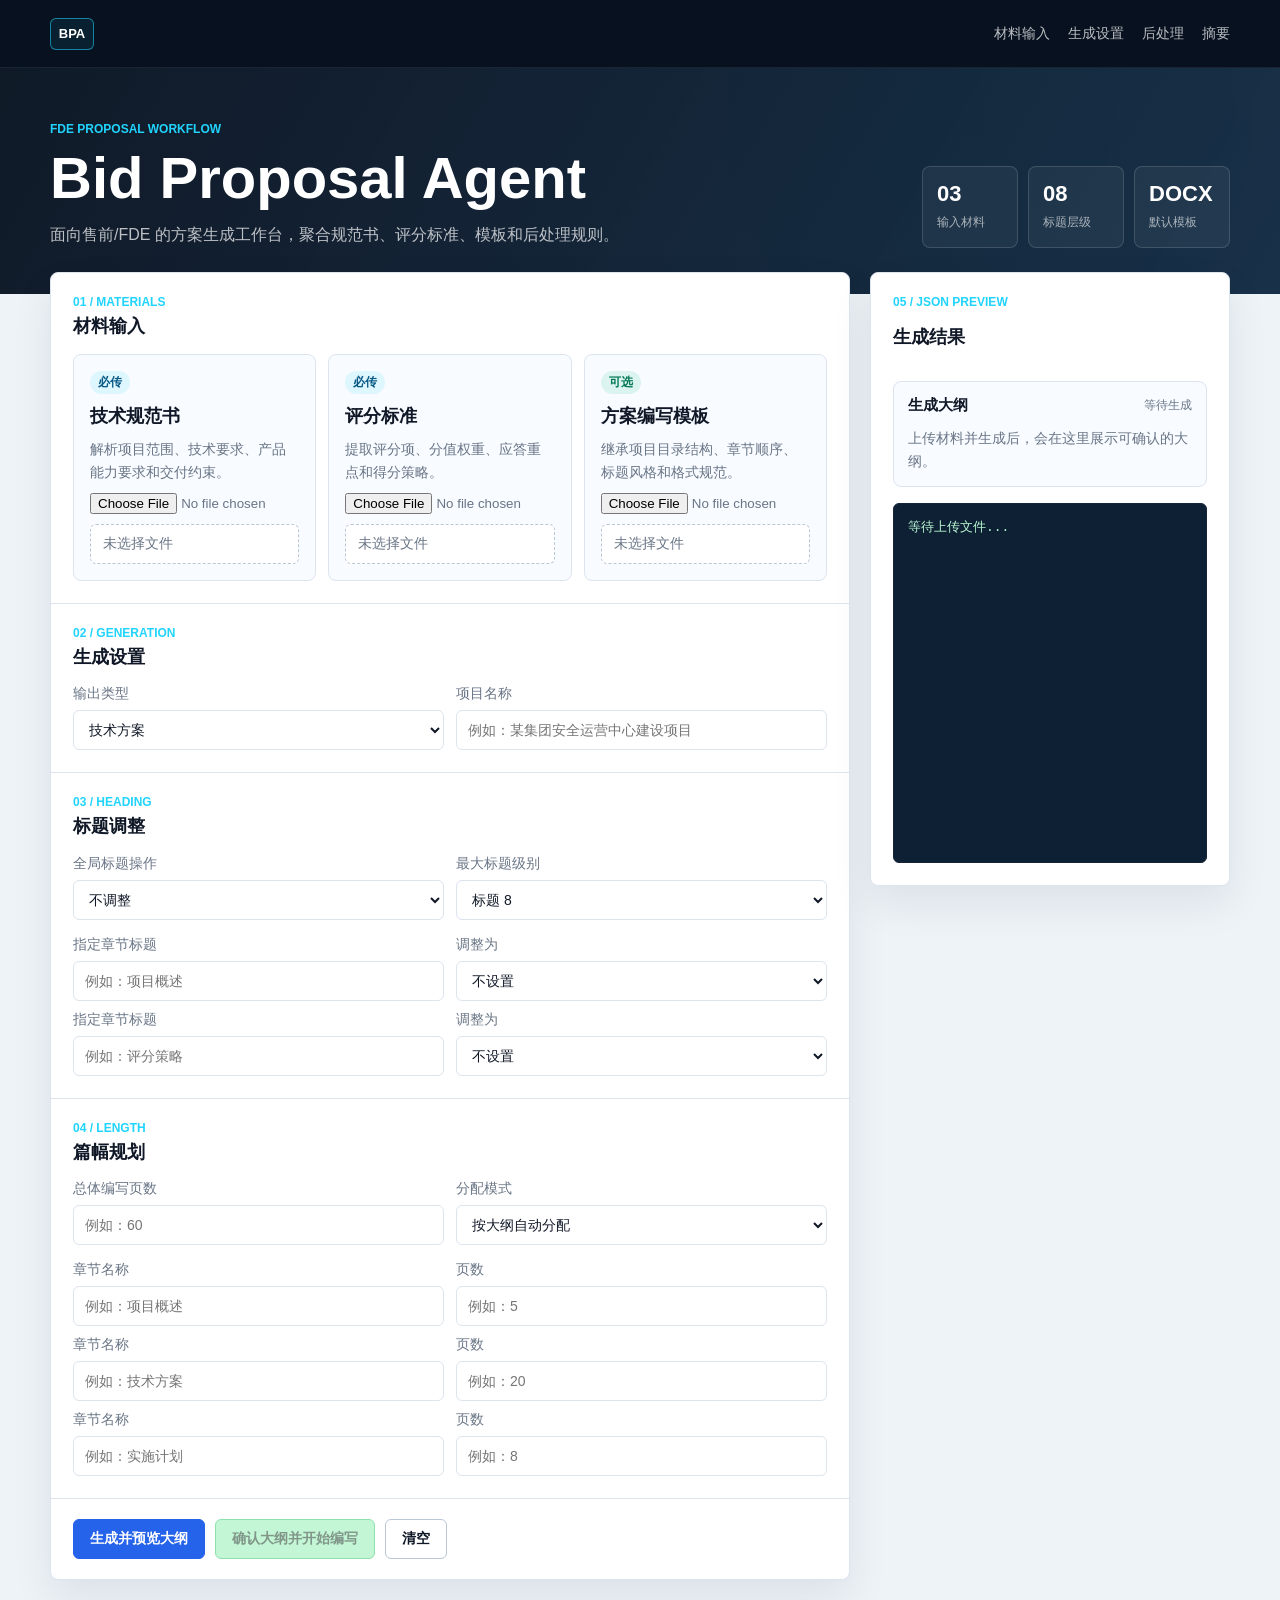
==== Z-Archive-Per-Test/Z-Bid-Proposal-Agent/src/index.html @ 11054930 "Build bid proposal agent workflow" ====
<!DOCTYPE html>
<html lang="zh-CN">
<head>
    <meta charset="UTF-8">
    <meta name="viewport" content="width=device-width, initial-scale=1.0">
    <title>Bid Proposal Agent</title>
    <link rel="stylesheet" href="styles.css">
</head>
<body>
    <main class="app-shell">
        <header class="site-header">
            <div class="brand-mark">BPA</div>
            <nav class="top-nav" aria-label="页面导航">
                <a href="#inputs">材料输入</a>
                <a href="#settings">生成设置</a>
                <a href="#post-processing">后处理</a>
                <a href="#summary">摘要</a>
            </nav>
        </header>

        <section class="hero">
            <div class="hero-copy">
                <p class="eyebrow">FDE Proposal Workflow</p>
                <h1>Bid Proposal Agent</h1>
                <p class="summary">面向售前/FDE 的方案生成工作台，聚合规范书、评分标准、模板和后处理规则。</p>
            </div>

            <div class="hero-metrics" aria-label="工作流指标">
                <div>
                    <strong>03</strong>
                    <span>输入材料</span>
                </div>
                <div>
                    <strong>08</strong>
                    <span>标题层级</span>
                </div>
                <div>
                    <strong>DOCX</strong>
                    <span>默认模板</span>
                </div>
            </div>
        </section>

        <section class="workspace">
            <form id="proposalForm" class="upload-panel">
                <section id="inputs" class="panel-section">
                    <div class="section-title">
                        <p class="section-kicker">01 / MATERIALS</p>
                        <h2>材料输入</h2>
                    </div>

                    <div class="upload-grid">
                        <label class="upload-card required" for="technicalSpecification">
                            <span class="tag">必传</span>
                            <span class="title">技术规范书</span>
                            <span class="description">解析项目范围、技术要求、产品能力要求和交付约束。</span>
                            <input id="technicalSpecification" name="technicalSpecification" type="file" accept=".pdf,.doc,.docx,.txt,.md" required>
                            <span class="file-name" data-file-name="technicalSpecification">未选择文件</span>
                        </label>

                        <label class="upload-card required" for="scoringCriteria">
                            <span class="tag">必传</span>
                            <span class="title">评分标准</span>
                            <span class="description">提取评分项、分值权重、应答重点和得分策略。</span>
                            <input id="scoringCriteria" name="scoringCriteria" type="file" accept=".pdf,.doc,.docx,.xls,.xlsx,.csv,.txt,.md" required>
                            <span class="file-name" data-file-name="scoringCriteria">未选择文件</span>
                        </label>

                        <label class="upload-card optional" for="templateFile">
                            <span class="tag">可选</span>
                            <span class="title">方案编写模板</span>
                            <span class="description">继承项目目录结构、章节顺序、标题风格和格式规范。</span>
                            <input id="templateFile" name="templateFile" type="file" accept=".doc,.docx,.pdf,.txt,.md">
                            <span class="file-name" data-file-name="templateFile">未选择文件</span>
                        </label>
                    </div>
                </section>

                <section id="settings" class="panel-section generation-settings" aria-label="生成设置">
                    <div class="section-title">
                        <p class="section-kicker">02 / GENERATION</p>
                        <h2>生成设置</h2>
                    </div>

                    <div class="field-grid">
                        <label>
                            <span>输出类型</span>
                            <select id="outputType" name="outputType">
                                <option value="technical">技术方案</option>
                                <option value="business">商务应答</option>
                                <option value="poc">POC 实施方案</option>
                                <option value="security">安全建设方案</option>
                            </select>
                        </label>

                        <label>
                            <span>项目名称</span>
                            <input id="projectName" name="projectName" type="text" placeholder="例如：某集团安全运营中心建设项目">
                        </label>
                    </div>
                </section>

                <section id="post-processing" class="panel-section heading-settings" aria-label="标题调整">
                    <div class="section-title">
                        <p class="section-kicker">03 / HEADING</p>
                        <h2>标题调整</h2>
                    </div>

                    <div class="heading-controls">
                        <label>
                            <span>全局标题操作</span>
                            <select id="globalHeadingAction" name="globalHeadingAction">
                                <option value="none">不调整</option>
                                <option value="demote">所有标题降一级</option>
                                <option value="promote">所有标题升一级</option>
                            </select>
                        </label>

                        <label>
                            <span>最大标题级别</span>
                            <select id="maxHeadingLevel" name="maxHeadingLevel">
                                <option value="8">标题 8</option>
                                <option value="7">标题 7</option>
                                <option value="6">标题 6</option>
                                <option value="5">标题 5</option>
                                <option value="4">标题 4</option>
                            </select>
                        </label>
                    </div>

                    <div class="chapter-rules">
                        <div class="chapter-rule">
                            <label>
                                <span>指定章节标题</span>
                                <input id="chapterTitleA" name="chapterTitleA" type="text" placeholder="例如：项目概述">
                            </label>
                            <label>
                                <span>调整为</span>
                                <select id="chapterLevelA" name="chapterLevelA">
                                    <option value="">不设置</option>
                                    <option value="1">标题 1</option>
                                    <option value="2">标题 2</option>
                                    <option value="3">标题 3</option>
                                    <option value="4">标题 4</option>
                                    <option value="5">标题 5</option>
                                    <option value="6">标题 6</option>
                                    <option value="7">标题 7</option>
                                    <option value="8">标题 8</option>
                                </select>
                            </label>
                        </div>

                        <div class="chapter-rule">
                            <label>
                                <span>指定章节标题</span>
                                <input id="chapterTitleB" name="chapterTitleB" type="text" placeholder="例如：评分策略">
                            </label>
                            <label>
                                <span>调整为</span>
                                <select id="chapterLevelB" name="chapterLevelB">
                                    <option value="">不设置</option>
                                    <option value="1">标题 1</option>
                                    <option value="2">标题 2</option>
                                    <option value="3">标题 3</option>
                                    <option value="4">标题 4</option>
                                    <option value="5">标题 5</option>
                                    <option value="6">标题 6</option>
                                    <option value="7">标题 7</option>
                                    <option value="8">标题 8</option>
                                </select>
                            </label>
                        </div>
                    </div>
                </section>

                <section class="panel-section page-plan-settings" aria-label="篇幅规划">
                    <div class="section-title">
                        <p class="section-kicker">04 / LENGTH</p>
                        <h2>篇幅规划</h2>
                    </div>

                    <div class="page-plan-controls">
                        <label>
                            <span>总体编写页数</span>
                            <input id="totalPages" name="totalPages" type="number" min="1" max="500" placeholder="例如：60">
                        </label>

                        <label>
                            <span>分配模式</span>
                            <select id="pageAllocationMode" name="pageAllocationMode">
                                <option value="auto">按大纲自动分配</option>
                                <option value="manual">手动指定章节页数</option>
                                <option value="hybrid">自动分配后允许手动微调</option>
                            </select>
                        </label>
                    </div>

                    <div class="chapter-page-rules">
                        <div class="chapter-page-rule">
                            <label>
                                <span>章节名称</span>
                                <input id="pageChapterTitleA" name="pageChapterTitleA" type="text" placeholder="例如：项目概述">
                            </label>
                            <label>
                                <span>页数</span>
                                <input id="pageChapterCountA" name="pageChapterCountA" type="number" min="1" max="500" placeholder="例如：5">
                            </label>
                        </div>

                        <div class="chapter-page-rule">
                            <label>
                                <span>章节名称</span>
                                <input id="pageChapterTitleB" name="pageChapterTitleB" type="text" placeholder="例如：技术方案">
                            </label>
                            <label>
                                <span>页数</span>
                                <input id="pageChapterCountB" name="pageChapterCountB" type="number" min="1" max="500" placeholder="例如：20">
                            </label>
                        </div>

                        <div class="chapter-page-rule">
                            <label>
                                <span>章节名称</span>
                                <input id="pageChapterTitleC" name="pageChapterTitleC" type="text" placeholder="例如：实施计划">
                            </label>
                            <label>
                                <span>页数</span>
                                <input id="pageChapterCountC" name="pageChapterCountC" type="number" min="1" max="500" placeholder="例如：8">
                            </label>
                        </div>
                    </div>
                </section>

                <div class="actions">
                    <button type="submit">生成并预览大纲</button>
                    <button type="button" id="composeBtn" class="compose-btn" disabled>确认大纲并开始编写</button>
                    <button type="button" id="resetBtn" class="secondary">清空</button>
                </div>
            </form>

            <section id="summary" class="preview-panel" aria-live="polite">
                <p class="section-kicker">05 / JSON PREVIEW</p>
                <h2>生成结果</h2>
                <div id="resultLinks" class="result-links" hidden></div>
                <section class="outline-panel">
                    <div class="outline-header">
                        <h3>生成大纲</h3>
                        <span id="outlineStatus">等待生成</span>
                    </div>
                    <div id="outlineOutput" class="outline-output empty">上传材料并生成后，会在这里展示可确认的大纲。</div>
                </section>
                <section class="compose-progress" id="composeProgress" hidden>
                    <div class="outline-header">
                        <h3>编写进展</h3>
                        <span id="composeStatus">等待确认</span>
                    </div>
                    <ol id="composeSteps">
                        <li data-step="confirm">确认大纲</li>
                        <li data-step="compose">正式编写</li>
                        <li data-step="export">生成正式稿</li>
                        <li data-step="done">完成</li>
                    </ol>
                </section>
                <pre id="summaryOutput">等待上传文件...</pre>
            </section>
        </section>
    </main>
    <script src="app.js"></script>
</body>
</html>
---- Z-Archive-Per-Test/Z-Bid-Proposal-Agent/src/styles.css ----
:root {
    color-scheme: light;
    --page: #eef3f8;
    --ink: #101827;
    --muted: #697586;
    --panel: #ffffff;
    --line: #dce4ee;
    --line-strong: #b9c6d6;
    --navy: #07111f;
    --navy-soft: #0e2034;
    --cyan: #21d4fd;
    --teal: #10b981;
    --blue: #2563eb;
}

* {
    box-sizing: border-box;
}

html {
    scroll-behavior: smooth;
}

body {
    margin: 0;
    min-height: 100vh;
    font-family: Arial, "Microsoft YaHei", sans-serif;
    color: var(--ink);
    background: var(--page);
}

.app-shell {
    min-height: 100vh;
}

.site-header {
    display: flex;
    align-items: center;
    justify-content: space-between;
    gap: 24px;
    min-height: 68px;
    padding: 0 max(28px, calc((100vw - 1180px) / 2));
    color: #ffffff;
    background: var(--navy);
    border-bottom: 1px solid rgba(255, 255, 255, 0.08);
}

.brand-mark {
    display: grid;
    place-items: center;
    width: 44px;
    height: 32px;
    border: 1px solid rgba(33, 212, 253, 0.56);
    border-radius: 6px;
    color: #ffffff;
    background: rgba(33, 212, 253, 0.08);
    font-size: 13px;
    font-weight: 800;
}

.top-nav {
    display: flex;
    flex-wrap: wrap;
    gap: 18px;
    justify-content: flex-end;
}

.top-nav a {
    color: rgba(255, 255, 255, 0.72);
    text-decoration: none;
    font-size: 14px;
}

.top-nav a:hover {
    color: #ffffff;
}

.hero {
    display: grid;
    grid-template-columns: minmax(0, 1fr) auto;
    gap: 32px;
    align-items: end;
    padding: 54px max(28px, calc((100vw - 1180px) / 2)) 46px;
    color: #ffffff;
    background:
        linear-gradient(120deg, rgba(7, 17, 31, 0.96), rgba(11, 37, 61, 0.94)),
        radial-gradient(circle at 76% 24%, rgba(33, 212, 253, 0.24), transparent 34%);
}

.hero-copy {
    display: grid;
    gap: 12px;
}

.eyebrow,
.section-kicker,
h1,
h2,
p {
    margin: 0;
}

.eyebrow,
.section-kicker {
    color: var(--cyan);
    font-size: 12px;
    font-weight: 800;
    letter-spacing: 0;
    text-transform: uppercase;
}

h1 {
    font-size: clamp(36px, 5vw, 58px);
    line-height: 1.05;
    font-weight: 800;
}

h2 {
    color: var(--ink);
    font-size: 18px;
    line-height: 1.35;
    font-weight: 800;
}

h3,
h4 {
    margin: 0;
}

.summary {
    max-width: 680px;
    color: rgba(255, 255, 255, 0.72);
    line-height: 1.7;
}

.hero-metrics {
    display: grid;
    grid-template-columns: repeat(3, 96px);
    gap: 10px;
}

.hero-metrics div {
    display: grid;
    gap: 4px;
    min-height: 82px;
    padding: 14px;
    border: 1px solid rgba(255, 255, 255, 0.14);
    border-radius: 8px;
    background: rgba(255, 255, 255, 0.05);
}

.hero-metrics strong {
    color: #ffffff;
    font-size: 22px;
}

.hero-metrics span {
    color: rgba(255, 255, 255, 0.62);
    font-size: 12px;
}

.workspace {
    display: grid;
    grid-template-columns: minmax(0, 1fr) 360px;
    gap: 20px;
    width: min(1180px, calc(100vw - 32px));
    margin: -22px auto 40px;
    align-items: start;
}

.upload-panel,
.preview-panel {
    background: var(--panel);
    border: 1px solid var(--line);
    border-radius: 8px;
    box-shadow: 0 18px 40px rgba(15, 23, 42, 0.08);
}

.upload-panel {
    display: grid;
    gap: 0;
    overflow: hidden;
}

.panel-section,
.preview-panel {
    display: grid;
    gap: 16px;
    padding: 22px;
}

.panel-section + .panel-section,
.actions {
    border-top: 1px solid var(--line);
}

.section-title {
    display: grid;
    gap: 5px;
}

.upload-grid {
    display: grid;
    grid-template-columns: repeat(3, minmax(0, 1fr));
    gap: 12px;
}

.upload-card {
    display: grid;
    gap: 10px;
    min-height: 210px;
    padding: 16px;
    border: 1px solid var(--line);
    border-radius: 8px;
    background: #f8fbff;
    cursor: pointer;
}

.upload-card:hover {
    border-color: rgba(37, 99, 235, 0.52);
}

.tag {
    width: fit-content;
    padding: 3px 8px;
    border-radius: 999px;
    color: #075985;
    background: rgba(33, 212, 253, 0.12);
    font-size: 12px;
    font-weight: 800;
}

.optional .tag {
    color: #047857;
    background: rgba(16, 185, 129, 0.12);
}

.title {
    color: var(--ink);
    font-size: 18px;
    font-weight: 800;
}

.description {
    color: var(--muted);
    line-height: 1.6;
}

.file-name {
    align-self: end;
    display: block;
    min-height: 38px;
    padding: 10px 12px;
    border: 1px dashed var(--line-strong);
    border-radius: 6px;
    color: var(--muted);
    background: #ffffff;
    overflow-wrap: anywhere;
}

input[type="file"] {
    width: 100%;
}

.field-grid,
.heading-controls,
.chapter-rule,
.page-plan-controls,
.chapter-page-rule {
    display: grid;
    grid-template-columns: repeat(2, minmax(0, 1fr));
    gap: 12px;
}

.chapter-rules,
.chapter-page-rules {
    display: grid;
    gap: 10px;
}

label {
    display: grid;
    gap: 7px;
    color: var(--muted);
    font-size: 14px;
}

select,
input[type="text"],
input[type="number"] {
    width: 100%;
    height: 40px;
    border: 1px solid var(--line);
    border-radius: 6px;
    padding: 0 11px;
    color: var(--ink);
    background: #ffffff;
    font-size: 14px;
}

select:focus,
input:focus {
    outline: 2px solid rgba(33, 212, 253, 0.28);
    outline-offset: 1px;
    border-color: var(--cyan);
}

.actions {
    display: flex;
    gap: 10px;
    padding: 20px 22px;
}

button {
    min-height: 40px;
    border: 1px solid var(--blue);
    border-radius: 6px;
    padding: 0 16px;
    color: #ffffff;
    background: var(--blue);
    font-size: 14px;
    font-weight: 800;
    cursor: pointer;
}

button:hover {
    background: #1d4ed8;
}

button.secondary {
    color: var(--ink);
    background: #ffffff;
    border-color: var(--line-strong);
}

button.secondary:hover {
    background: #f8fbff;
}

button.compose-btn {
    color: #052e16;
    background: #86efac;
    border-color: #22c55e;
}

button.compose-btn:hover:not(:disabled) {
    background: #4ade80;
}

button:disabled {
    cursor: not-allowed;
    opacity: 0.5;
}

.preview-panel {
    position: sticky;
    top: 20px;
}

.result-links {
    display: flex;
    flex-wrap: wrap;
    gap: 10px;
}

.result-links a {
    display: inline-flex;
    align-items: center;
    min-height: 34px;
    padding: 0 12px;
    border: 1px solid rgba(37, 99, 235, 0.3);
    border-radius: 6px;
    color: #1d4ed8;
    background: #eff6ff;
    font-size: 13px;
    font-weight: 700;
    text-decoration: none;
}

.result-links a:hover {
    background: #dbeafe;
}

.result-links a.download-link {
    color: #052e16;
    background: #dcfce7;
    border-color: #22c55e;
}

.result-links a.download-link:hover {
    background: #bbf7d0;
}

.outline-panel {
    display: grid;
    gap: 12px;
    padding: 14px;
    border: 1px solid var(--line);
    border-radius: 8px;
    background: #f8fbff;
}

.compose-progress {
    display: grid;
    gap: 12px;
    padding: 14px;
    border: 1px solid rgba(16, 185, 129, 0.28);
    border-radius: 8px;
    background: #f0fdf4;
}

.compose-progress[hidden] {
    display: none;
}

.compose-progress ol {
    display: grid;
    gap: 8px;
    margin: 0;
    padding: 0;
    list-style: none;
}

.compose-progress li {
    position: relative;
    min-height: 30px;
    padding: 7px 10px 7px 34px;
    border: 1px solid #d1fae5;
    border-radius: 6px;
    color: #64748b;
    background: #ffffff;
    font-size: 13px;
}

.compose-progress li::before {
    content: "";
    position: absolute;
    left: 11px;
    top: 11px;
    width: 10px;
    height: 10px;
    border: 2px solid #cbd5e1;
    border-radius: 999px;
}

.compose-progress li.active {
    color: #065f46;
    border-color: #34d399;
    background: #ecfdf5;
    font-weight: 700;
}

.compose-progress li.active::before {
    border-color: #10b981;
    background: #10b981;
}

.compose-progress li.done {
    color: #047857;
}

.compose-progress li.done::before {
    content: "✓";
    display: grid;
    place-items: center;
    width: 14px;
    height: 14px;
    top: 8px;
    color: #ffffff;
    border: 0;
    background: #10b981;
    font-size: 10px;
}

.outline-header {
    display: flex;
    justify-content: space-between;
    align-items: center;
    gap: 12px;
}

.outline-header h3 {
    font-size: 15px;
}

.outline-header span {
    color: var(--muted);
    font-size: 12px;
}

.outline-output {
    display: grid;
    gap: 10px;
    max-height: 420px;
    overflow: auto;
}

.outline-output.empty {
    color: var(--muted);
    font-size: 14px;
    line-height: 1.6;
}

.outline-item {
    display: grid;
    grid-template-columns: 28px minmax(0, 1fr);
    gap: 10px;
    padding: 12px;
    border: 1px solid var(--line);
    border-radius: 8px;
    background: #ffffff;
}

.outline-index {
    display: grid;
    place-items: center;
    width: 28px;
    height: 28px;
    border-radius: 999px;
    color: #075985;
    background: rgba(33, 212, 253, 0.14);
    font-size: 13px;
    font-weight: 800;
}

.outline-content {
    display: grid;
    gap: 8px;
}

.outline-content h4 {
    color: var(--ink);
    font-size: 15px;
}

.outline-content p,
.outline-scoring li {
    color: var(--muted);
    font-size: 13px;
    line-height: 1.55;
}

.outline-scoring,
.outline-children {
    display: grid;
    gap: 6px;
}

.outline-scoring strong,
.outline-children strong {
    color: var(--ink);
    font-size: 12px;
}

.outline-scoring ul,
.outline-children ol {
    display: grid;
    gap: 4px;
    margin: 0;
    padding-left: 18px;
}

.outline-children li {
    color: var(--ink);
    font-size: 13px;
    line-height: 1.55;
}

.outline-muted {
    margin: 0;
}

pre {
    min-height: 360px;
    margin: 0;
    padding: 14px;
    border: 1px solid #16243a;
    border-radius: 6px;
    overflow: auto;
    color: #b9f8d3;
    background: var(--navy-soft);
    font-size: 13px;
    line-height: 1.6;
}

@media (max-width: 1040px) {
    .hero,
    .workspace {
        grid-template-columns: 1fr;
    }

    .hero-metrics {
        grid-template-columns: repeat(3, minmax(0, 1fr));
    }

    .preview-panel {
        position: static;
    }
}

@media (max-width: 760px) {
    .site-header {
        align-items: flex-start;
        flex-direction: column;
        padding-top: 16px;
        padding-bottom: 16px;
    }

    .top-nav {
        justify-content: flex-start;
    }

    .upload-grid,
    .field-grid,
    .heading-controls,
    .chapter-rule,
    .page-plan-controls,
    .chapter-page-rule,
    .hero-metrics {
        grid-template-columns: 1fr;
    }
}
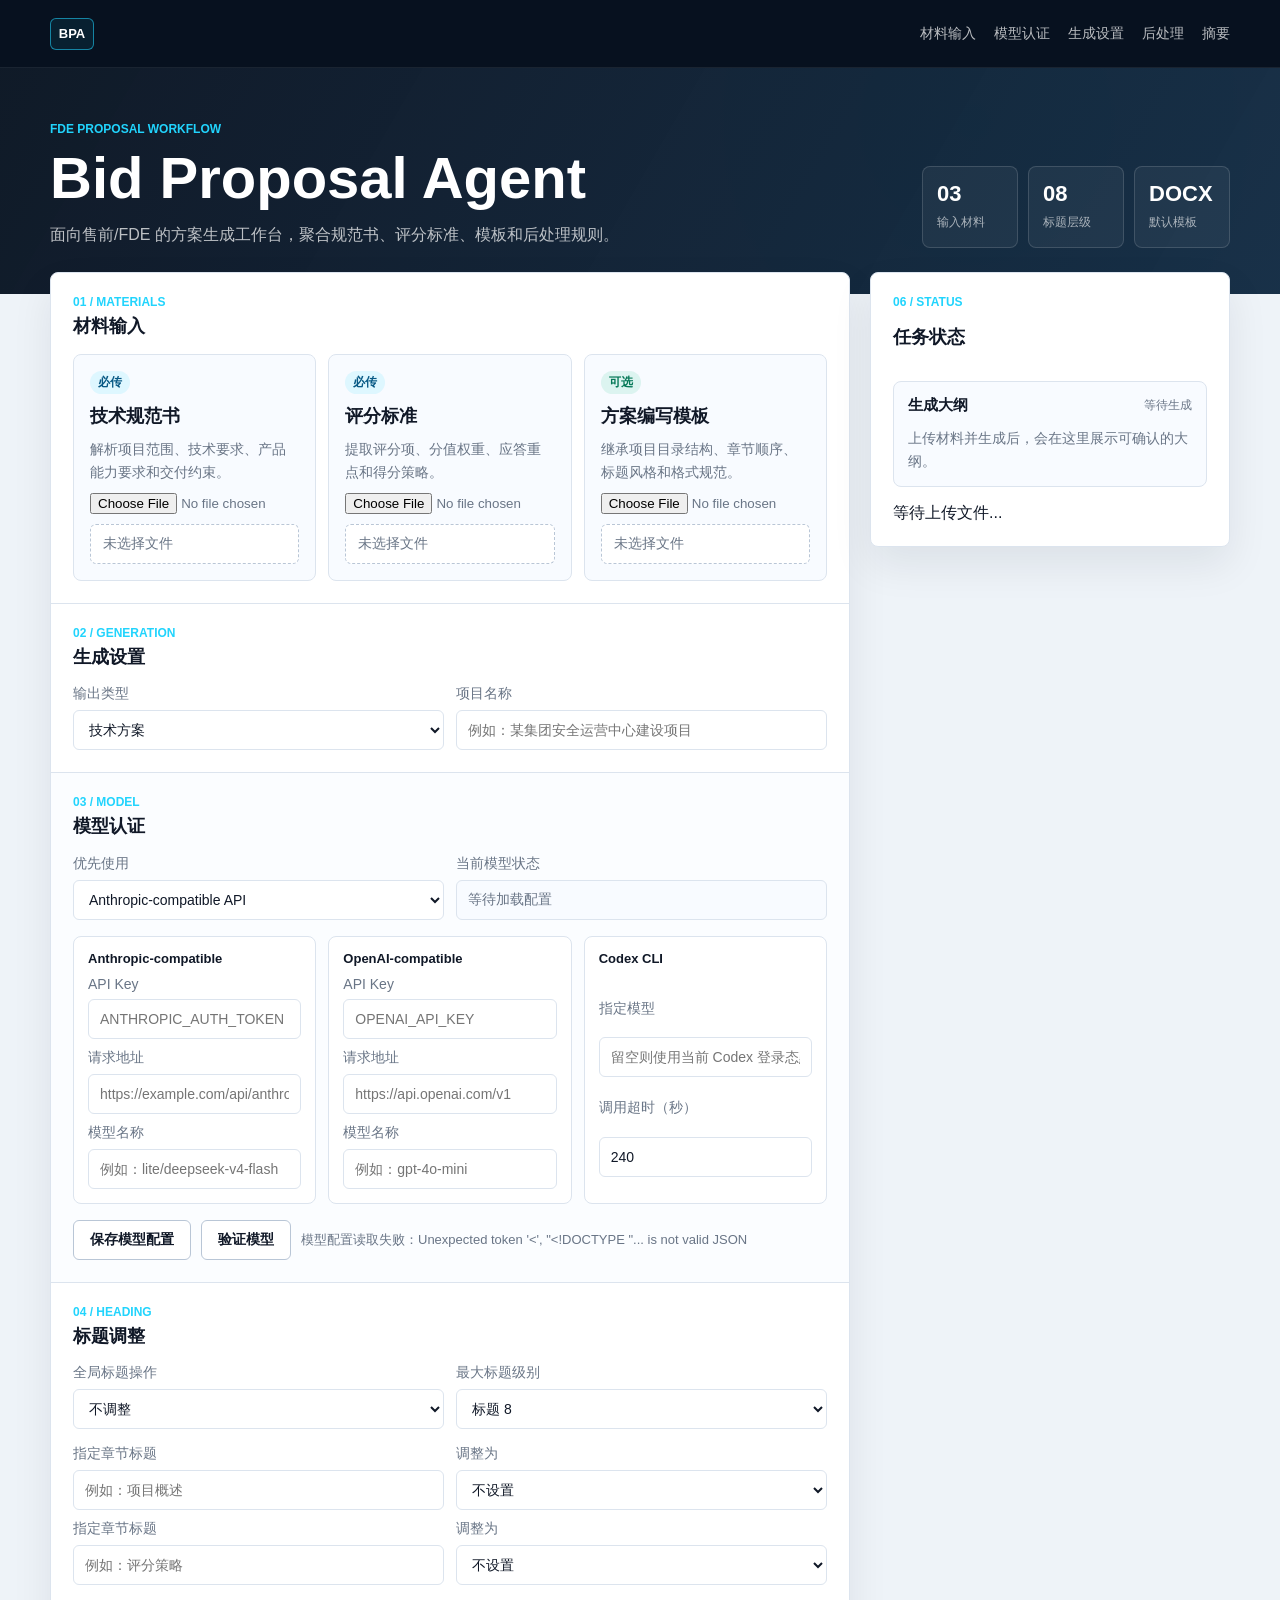
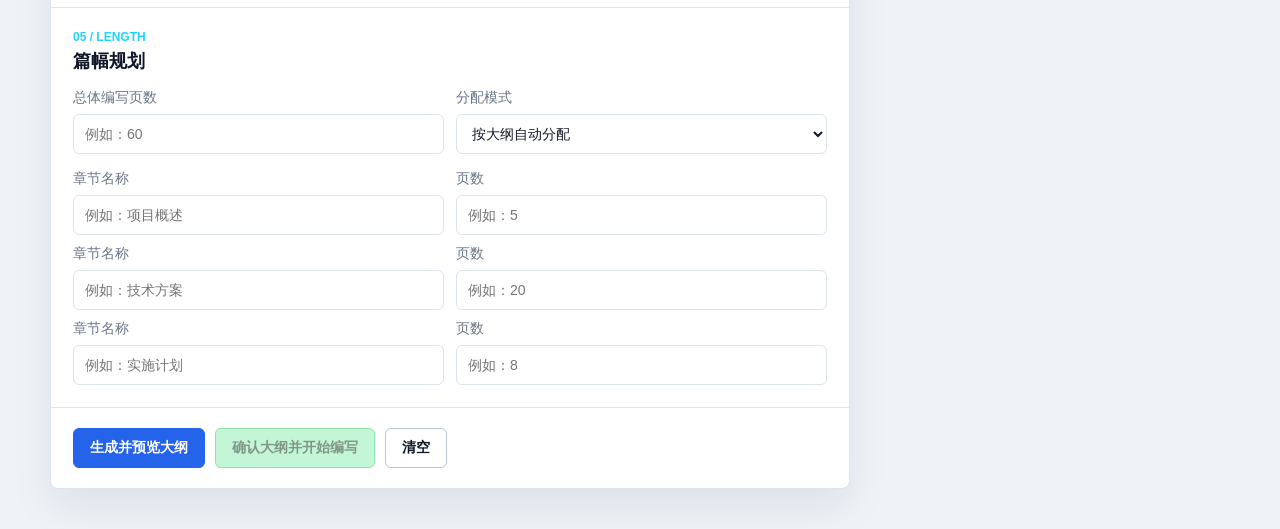
==== commit e0a62748: "Refine proposal agent workflow UI" ====
--- a/Z-Archive-Per-Test/Z-Bid-Proposal-Agent/src/index.html
+++ b/Z-Archive-Per-Test/Z-Bid-Proposal-Agent/src/index.html
@@ -12,6 +12,7 @@
             <div class="brand-mark">BPA</div>
             <nav class="top-nav" aria-label="页面导航">
                 <a href="#inputs">材料输入</a>
+                <a href="#model-config">模型认证</a>
                 <a href="#settings">生成设置</a>
                 <a href="#post-processing">后处理</a>
                 <a href="#summary">摘要</a>
@@ -100,9 +101,83 @@
                     </div>
                 </section>
 
+                <section id="model-config" class="panel-section model-config-panel" aria-label="模型认证">
+                    <div class="section-title">
+                        <p class="section-kicker">03 / MODEL</p>
+                        <h2>模型认证</h2>
+                    </div>
+
+                    <div class="model-grid">
+                        <label>
+                            <span>优先使用</span>
+                            <select id="modelProvider" name="modelProvider">
+                                <option value="anthropic">Anthropic-compatible API</option>
+                                <option value="openai">OpenAI-compatible API</option>
+                                <option value="codex">Codex 当前登录态</option>
+                            </select>
+                        </label>
+                        <label>
+                            <span>当前模型状态</span>
+                            <input id="modelStatus" type="text" readonly value="等待加载配置">
+                        </label>
+                    </div>
+
+                    <div class="model-tabs">
+                        <div class="model-card">
+                            <strong>Anthropic-compatible</strong>
+                            <label>
+                                <span>API Key</span>
+                                <input id="anthropicApiKey" type="password" autocomplete="off" placeholder="ANTHROPIC_AUTH_TOKEN">
+                            </label>
+                            <label>
+                                <span>请求地址</span>
+                                <input id="anthropicBaseUrl" type="text" placeholder="https://example.com/api/anthropic/v1">
+                            </label>
+                            <label>
+                                <span>模型名称</span>
+                                <input id="anthropicModel" type="text" placeholder="例如：lite/deepseek-v4-flash">
+                            </label>
+                        </div>
+
+                        <div class="model-card">
+                            <strong>OpenAI-compatible</strong>
+                            <label>
+                                <span>API Key</span>
+                                <input id="openaiApiKey" type="password" autocomplete="off" placeholder="OPENAI_API_KEY">
+                            </label>
+                            <label>
+                                <span>请求地址</span>
+                                <input id="openaiBaseUrl" type="text" placeholder="https://api.openai.com/v1">
+                            </label>
+                            <label>
+                                <span>模型名称</span>
+                                <input id="openaiModel" type="text" placeholder="例如：gpt-4o-mini">
+                            </label>
+                        </div>
+
+                        <div class="model-card">
+                            <strong>Codex CLI</strong>
+                            <label>
+                                <span>指定模型</span>
+                                <input id="codexModel" type="text" placeholder="留空则使用当前 Codex 登录态默认模型">
+                            </label>
+                            <label>
+                                <span>调用超时（秒）</span>
+                                <input id="codexTimeoutSeconds" type="number" min="30" max="900" value="240">
+                            </label>
+                        </div>
+                    </div>
+
+                    <div class="model-actions">
+                        <button type="button" id="saveModelConfigBtn" class="secondary">保存模型配置</button>
+                        <button type="button" id="testModelConfigBtn" class="secondary">验证模型</button>
+                        <span id="modelConfigMessage">配置会保存到本地文件，不提交到仓库。</span>
+                    </div>
+                </section>
+
                 <section id="post-processing" class="panel-section heading-settings" aria-label="标题调整">
                     <div class="section-title">
-                        <p class="section-kicker">03 / HEADING</p>
+                        <p class="section-kicker">04 / HEADING</p>
                         <h2>标题调整</h2>
                     </div>
 
@@ -175,7 +250,7 @@
 
                 <section class="panel-section page-plan-settings" aria-label="篇幅规划">
                     <div class="section-title">
-                        <p class="section-kicker">04 / LENGTH</p>
+                        <p class="section-kicker">05 / LENGTH</p>
                         <h2>篇幅规划</h2>
                     </div>
 
@@ -239,8 +314,8 @@
             </form>
 
             <section id="summary" class="preview-panel" aria-live="polite">
-                <p class="section-kicker">05 / JSON PREVIEW</p>
-                <h2>生成结果</h2>
+                <p class="section-kicker">06 / STATUS</p>
+                <h2>任务状态</h2>
                 <div id="resultLinks" class="result-links" hidden></div>
                 <section class="outline-panel">
                     <div class="outline-header">
@@ -260,8 +335,18 @@
                         <li data-step="export">生成正式稿</li>
                         <li data-step="done">完成</li>
                     </ol>
-                </section>
-                <pre id="summaryOutput">等待上传文件...</pre>
+                    <div class="progress-meter" aria-label="编写进度">
+                        <div class="progress-meter-track">
+                            <span id="composeProgressBar" style="width: 0%"></span>
+                        </div>
+                        <div class="progress-meter-meta">
+                            <span id="composeProgressPercent">0%</span>
+                            <span id="composeProgressModel">等待模型</span>
+                        </div>
+                    </div>
+                    <div class="progress-live" id="composeLiveDetail">等待确认大纲。</div>
+                </section>
+                <div id="summaryOutput" class="status-summary">等待上传文件...</div>
             </section>
         </section>
     </main>
--- a/Z-Archive-Per-Test/Z-Bid-Proposal-Agent/src/styles.css
+++ b/Z-Archive-Per-Test/Z-Bid-Proposal-Agent/src/styles.css
@@ -263,6 +263,7 @@
 }
 
 .field-grid,
+.model-grid,
 .heading-controls,
 .chapter-rule,
 .page-plan-controls,
@@ -272,6 +273,42 @@
     gap: 12px;
 }
 
+.model-config-panel {
+    background: #fbfdff;
+}
+
+.model-tabs {
+    display: grid;
+    grid-template-columns: repeat(3, minmax(0, 1fr));
+    gap: 12px;
+}
+
+.model-card {
+    display: grid;
+    gap: 10px;
+    padding: 14px;
+    border: 1px solid var(--line);
+    border-radius: 8px;
+    background: #ffffff;
+}
+
+.model-card strong {
+    color: var(--ink);
+    font-size: 13px;
+}
+
+.model-actions {
+    display: flex;
+    flex-wrap: wrap;
+    align-items: center;
+    gap: 10px;
+}
+
+.model-actions span {
+    color: var(--muted);
+    font-size: 13px;
+}
+
 .chapter-rules,
 .chapter-page-rules {
     display: grid;
@@ -287,7 +324,8 @@
 
 select,
 input[type="text"],
-input[type="number"] {
+input[type="number"],
+input[type="password"] {
     width: 100%;
     height: 40px;
     border: 1px solid var(--line);
@@ -303,6 +341,11 @@
     outline: 2px solid rgba(33, 212, 253, 0.28);
     outline-offset: 1px;
     border-color: var(--cyan);
+}
+
+input[readonly] {
+    color: var(--muted);
+    background: #f8fbff;
 }
 
 .actions {
@@ -472,6 +515,47 @@
     font-size: 10px;
 }
 
+.progress-meter {
+    display: grid;
+    gap: 8px;
+}
+
+.progress-meter-track {
+    height: 10px;
+    overflow: hidden;
+    border-radius: 999px;
+    background: #d1fae5;
+}
+
+.progress-meter-track span {
+    display: block;
+    height: 100%;
+    min-width: 0;
+    border-radius: inherit;
+    background: linear-gradient(90deg, #10b981, #2563eb);
+    transition: width 320ms ease;
+}
+
+.progress-meter-meta {
+    display: flex;
+    justify-content: space-between;
+    gap: 12px;
+    color: #475569;
+    font-size: 12px;
+    font-weight: 700;
+}
+
+.progress-live {
+    min-height: 46px;
+    padding: 10px 12px;
+    border: 1px solid #d1fae5;
+    border-radius: 6px;
+    color: #064e3b;
+    background: #ffffff;
+    font-size: 13px;
+    line-height: 1.55;
+}
+
 .outline-header {
     display: flex;
     justify-content: space-between;
@@ -566,13 +650,99 @@
     line-height: 1.55;
 }
 
+.outline-children ol ol {
+    margin-top: 4px;
+}
+
+.outline-node-level {
+    display: inline-flex;
+    align-items: center;
+    min-height: 18px;
+    margin-right: 6px;
+    padding: 0 5px;
+    border-radius: 4px;
+    color: #075985;
+    background: rgba(33, 212, 253, 0.12);
+    font-size: 11px;
+    font-weight: 800;
+}
+
 .outline-muted {
     margin: 0;
 }
 
-pre {
-    min-height: 360px;
+.status-summary {
+    display: grid;
+    gap: 10px;
+}
+
+.status-card {
+    display: grid;
+    gap: 12px;
+    padding: 14px;
+    border: 1px solid var(--line);
+    border-radius: 8px;
+    background: #ffffff;
+}
+
+.status-card h3 {
+    color: var(--ink);
+    font-size: 15px;
+}
+
+.status-rows {
+    display: grid;
+    gap: 8px;
+}
+
+.status-row {
+    display: grid;
+    grid-template-columns: 78px minmax(0, 1fr);
+    gap: 10px;
+    align-items: start;
+    min-height: 28px;
+    padding-bottom: 8px;
+    border-bottom: 1px solid #eef2f7;
+}
+
+.status-row:last-child {
+    border-bottom: 0;
+    padding-bottom: 0;
+}
+
+.status-row span {
+    color: var(--muted);
+    font-size: 12px;
+}
+
+.status-row strong {
+    color: var(--ink);
+    font-size: 13px;
+    line-height: 1.45;
+    word-break: break-word;
+}
+
+.status-muted {
+    color: var(--muted);
+    font-size: 13px;
+}
+
+.raw-detail {
+    border-top: 1px solid #eef2f7;
+    padding-top: 10px;
+}
+
+.raw-detail summary {
+    color: #1d4ed8;
+    cursor: pointer;
+    font-size: 13px;
+    font-weight: 700;
+}
+
+.raw-detail pre {
+    max-height: 220px;
     margin: 0;
+    margin-top: 10px;
     padding: 14px;
     border: 1px solid #16243a;
     border-radius: 6px;
@@ -612,6 +782,8 @@
 
     .upload-grid,
     .field-grid,
+    .model-grid,
+    .model-tabs,
     .heading-controls,
     .chapter-rule,
     .page-plan-controls,
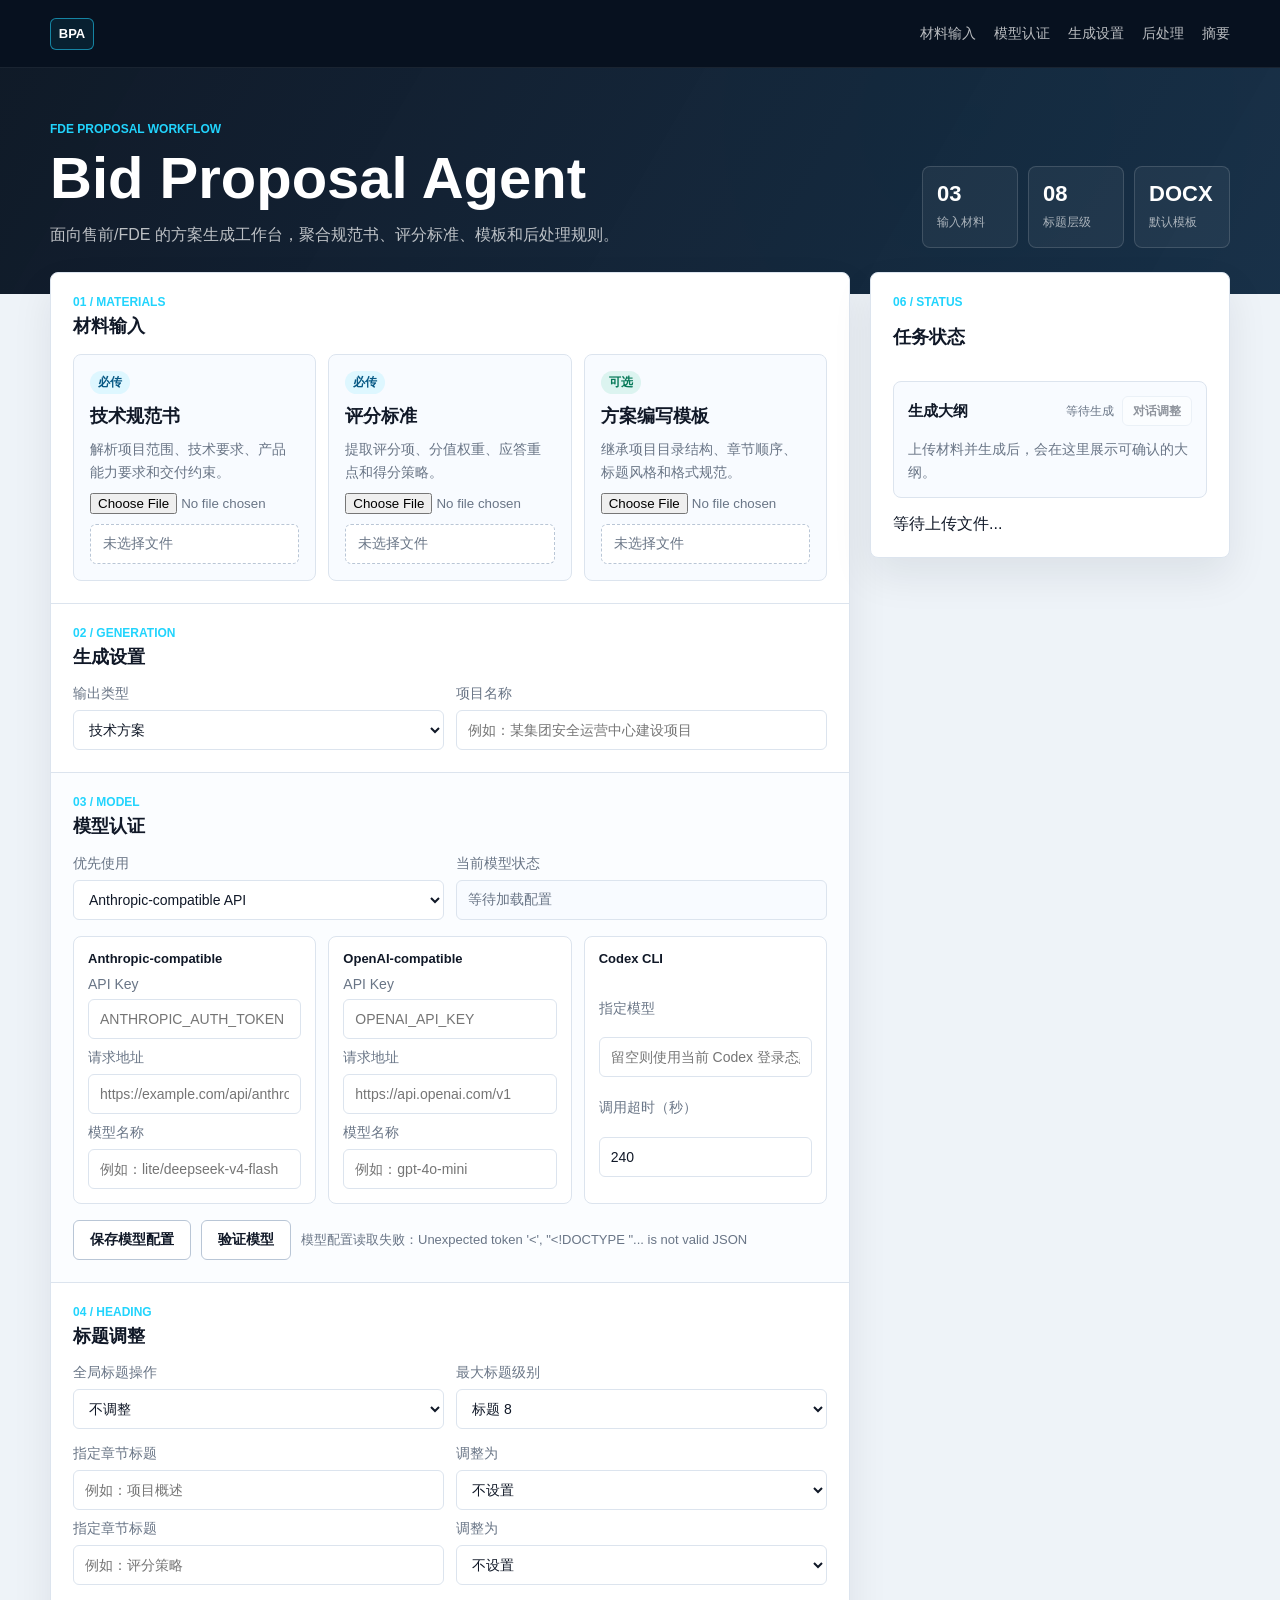
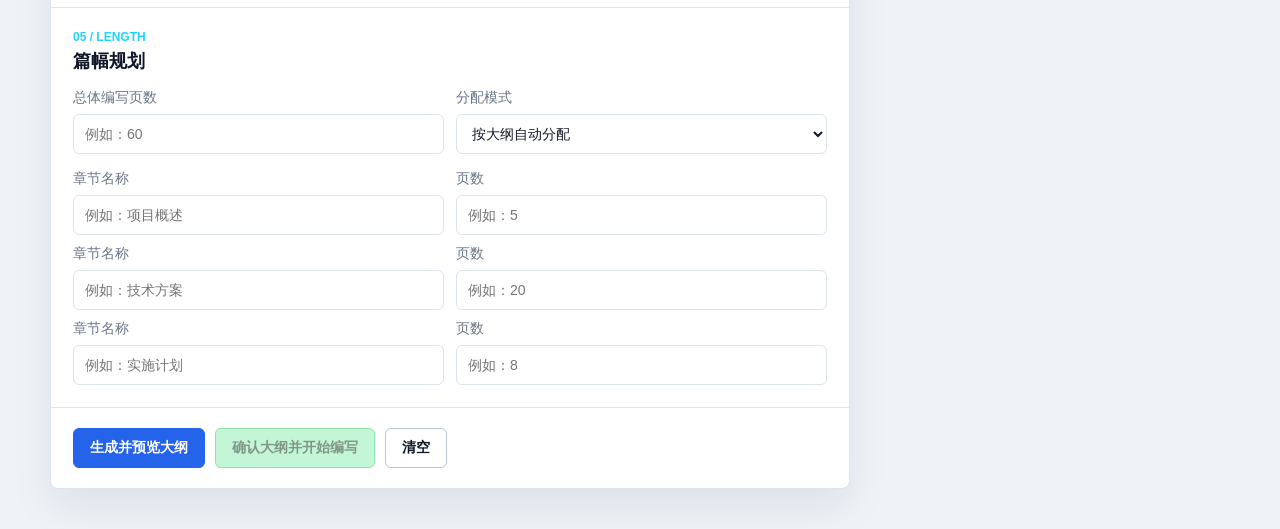
==== commit 616546ed: "feat: delete" ====
--- a/Z-Archive-Per-Test/Z-Bid-Proposal-Agent/src/index.html
+++ b/Z-Archive-Per-Test/Z-Bid-Proposal-Agent/src/index.html
@@ -320,7 +320,10 @@
                 <section class="outline-panel">
                     <div class="outline-header">
                         <h3>生成大纲</h3>
-                        <span id="outlineStatus">等待生成</span>
+                        <div class="outline-header-actions">
+                            <span id="outlineStatus">等待生成</span>
+                            <button type="button" id="openOutlineChatBtn" class="mini-action" disabled>对话调整</button>
+                        </div>
                     </div>
                     <div id="outlineOutput" class="outline-output empty">上传材料并生成后，会在这里展示可确认的大纲。</div>
                 </section>
@@ -350,6 +353,23 @@
             </section>
         </section>
     </main>
+    <dialog id="outlineChatDialog" class="outline-chat-dialog">
+        <form method="dialog" class="dialog-shell">
+            <div class="dialog-header">
+                <h3>对话调整大纲</h3>
+                <button type="button" id="closeOutlineChatBtn" class="icon-action" aria-label="关闭">×</button>
+            </div>
+            <div id="outlineChatMessages" class="outline-chat-messages" aria-live="polite"></div>
+            <label class="outline-chat-input">
+                <span>调整要求</span>
+                <textarea id="outlineChatInput" rows="4" placeholder="例如：减少雷同标题，增加验收口径、交付物、实施路径，并删除第一章概述。"></textarea>
+            </label>
+            <div class="dialog-actions">
+                <button type="button" id="sendOutlineChatBtn">提交调整</button>
+                <button type="button" id="cancelOutlineChatBtn" class="secondary">取消</button>
+            </div>
+        </form>
+    </dialog>
     <script src="app.js"></script>
 </body>
 </html>
--- a/Z-Archive-Per-Test/Z-Bid-Proposal-Agent/src/styles.css
+++ b/Z-Archive-Per-Test/Z-Bid-Proposal-Agent/src/styles.css
@@ -572,6 +572,50 @@
     font-size: 12px;
 }
 
+.outline-header-actions {
+    display: inline-flex;
+    align-items: center;
+    gap: 8px;
+}
+
+.mini-action,
+.icon-action {
+    display: inline-grid;
+    place-items: center;
+    border: 1px solid var(--line);
+    border-radius: 6px;
+    color: var(--ink);
+    background: #ffffff;
+    font-weight: 800;
+    cursor: pointer;
+}
+
+.mini-action {
+    min-height: 30px;
+    padding: 0 10px;
+    font-size: 12px;
+}
+
+.icon-action {
+    width: 32px;
+    height: 32px;
+    padding: 0;
+    font-size: 18px;
+    line-height: 1;
+}
+
+.mini-action:hover:not(:disabled),
+.icon-action:hover:not(:disabled) {
+    border-color: #0ea5e9;
+    color: #0369a1;
+}
+
+.mini-action:disabled,
+.icon-action:disabled {
+    cursor: not-allowed;
+    opacity: 0.45;
+}
+
 .outline-output {
     display: grid;
     gap: 10px;
@@ -751,6 +795,106 @@
     background: var(--navy-soft);
     font-size: 13px;
     line-height: 1.6;
+}
+
+.outline-chat-dialog {
+    width: min(720px, calc(100vw - 28px));
+    padding: 0;
+    border: 1px solid var(--line);
+    border-radius: 8px;
+    box-shadow: 0 24px 80px rgba(15, 23, 42, 0.22);
+}
+
+.outline-chat-dialog::backdrop {
+    background: rgba(15, 23, 42, 0.36);
+}
+
+.dialog-shell {
+    display: grid;
+    gap: 14px;
+    padding: 18px;
+    background: #ffffff;
+}
+
+.dialog-header {
+    display: flex;
+    align-items: center;
+    justify-content: space-between;
+    gap: 12px;
+}
+
+.dialog-header h3 {
+    color: var(--ink);
+    font-size: 16px;
+}
+
+.outline-chat-messages {
+    display: grid;
+    gap: 10px;
+    max-height: 320px;
+    overflow: auto;
+    padding: 12px;
+    border: 1px solid #e2e8f0;
+    border-radius: 8px;
+    background: #f8fafc;
+}
+
+.chat-message {
+    max-width: 86%;
+    padding: 10px 12px;
+    border: 1px solid var(--line);
+    border-radius: 8px;
+    color: var(--ink);
+    background: #ffffff;
+    font-size: 13px;
+    line-height: 1.6;
+    white-space: pre-wrap;
+}
+
+.chat-message.user {
+    justify-self: end;
+    border-color: #bae6fd;
+    color: #075985;
+    background: #f0f9ff;
+}
+
+.chat-message.assistant {
+    justify-self: start;
+}
+
+.outline-chat-input {
+    display: grid;
+    gap: 8px;
+}
+
+.outline-chat-input span {
+    color: var(--muted);
+    font-size: 12px;
+    font-weight: 800;
+}
+
+.outline-chat-input textarea {
+    width: 100%;
+    resize: vertical;
+    min-height: 108px;
+    padding: 12px;
+    border: 1px solid var(--line);
+    border-radius: 8px;
+    color: var(--ink);
+    background: #ffffff;
+    font: inherit;
+    line-height: 1.55;
+}
+
+.outline-chat-input textarea:focus {
+    outline: 2px solid rgba(14, 165, 233, 0.18);
+    border-color: #0ea5e9;
+}
+
+.dialog-actions {
+    display: flex;
+    justify-content: flex-end;
+    gap: 10px;
 }
 
 @media (max-width: 1040px) {
